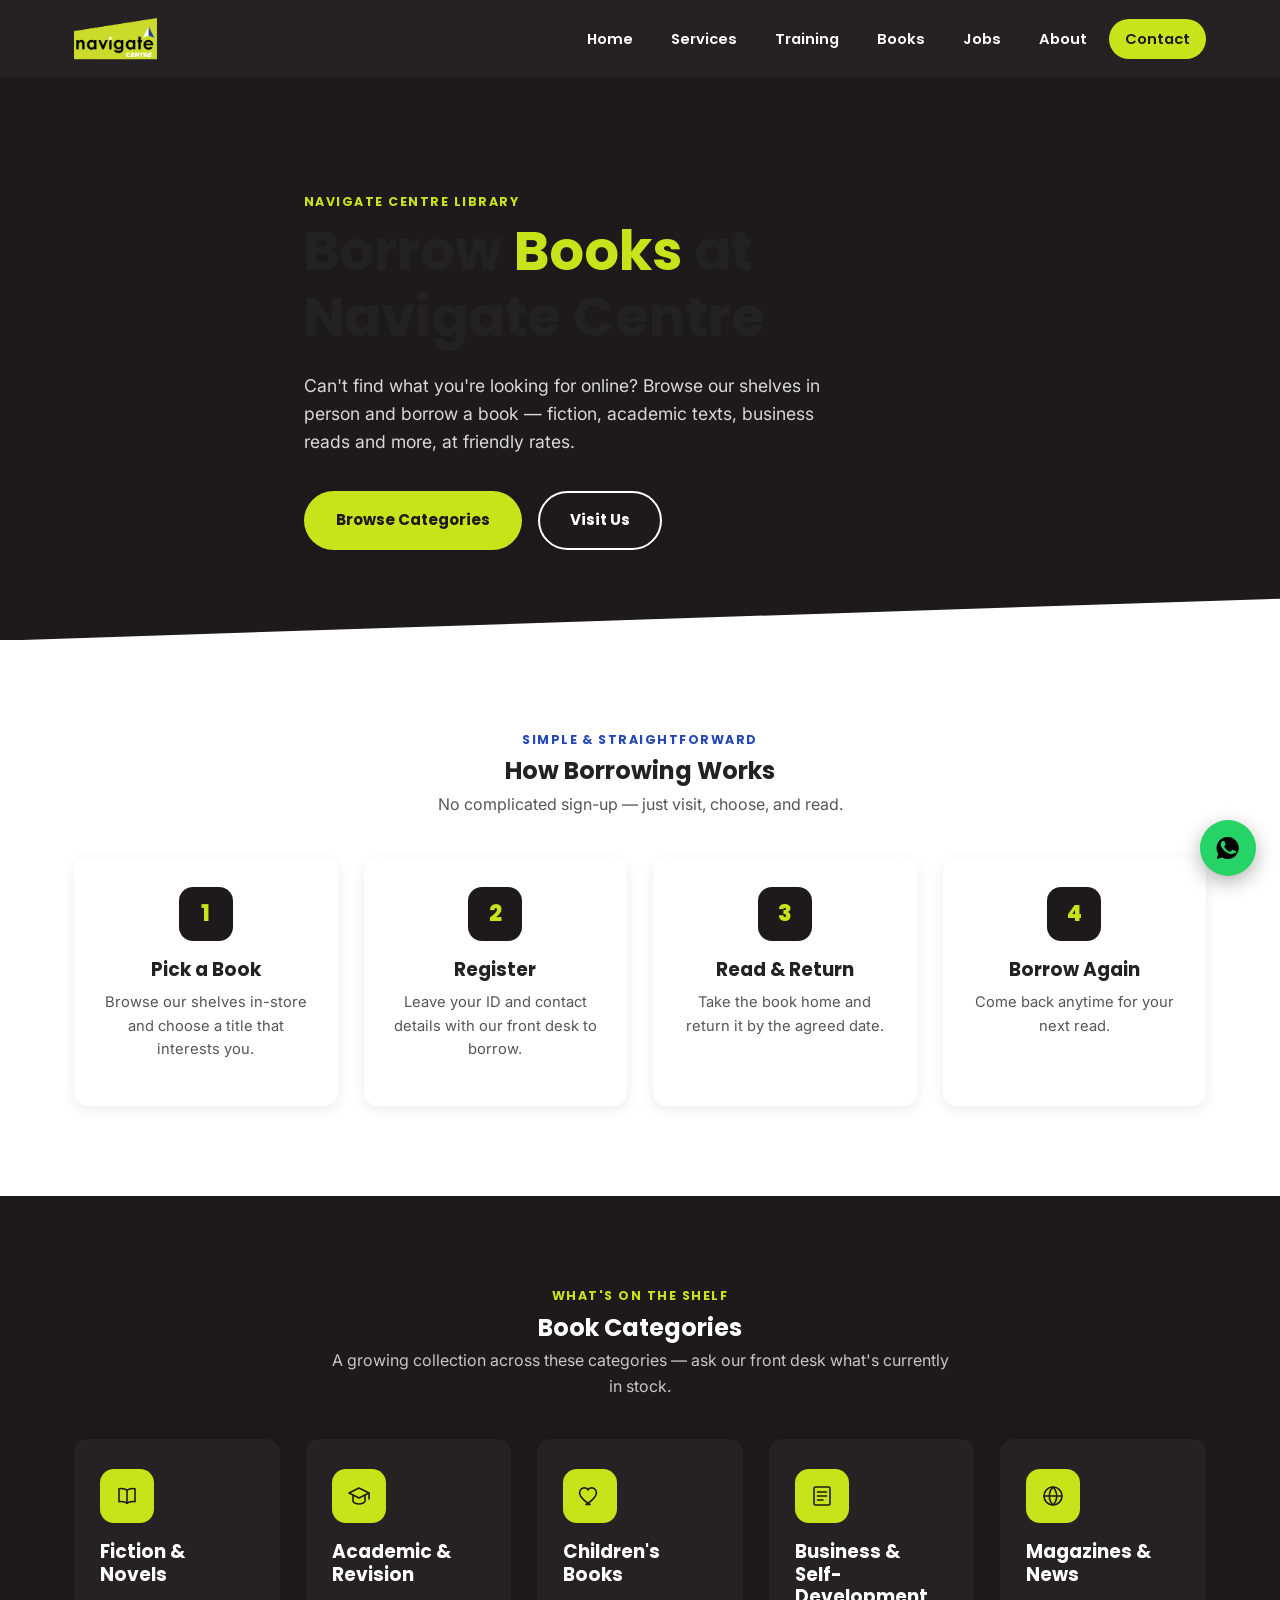
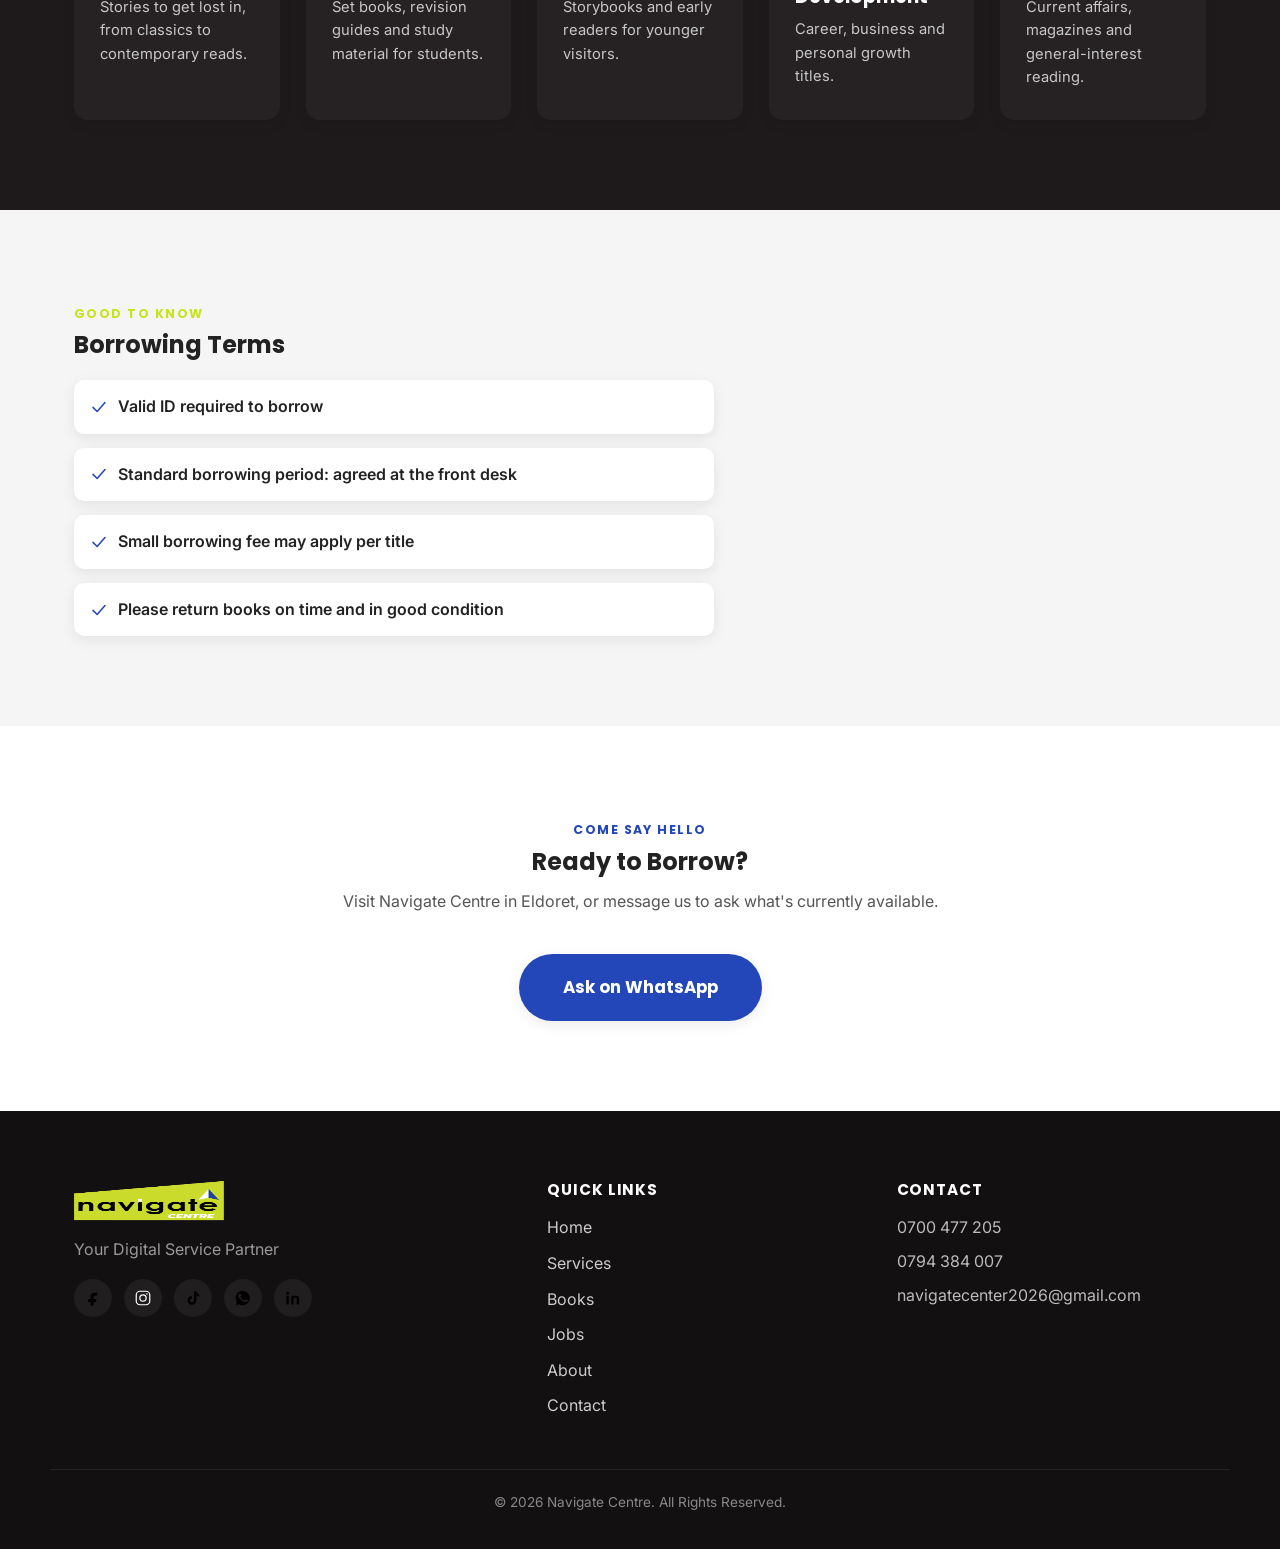
==== books.html @ 4ebc78fe "Add files via upload" ====
<!DOCTYPE html>
<html lang="en">
<head>
<meta charset="UTF-8">
<meta name="viewport" content="width=device-width, initial-scale=1.0">
<title>Borrow Books | Navigate Centre</title>
<meta name="description" content="Borrow books at Navigate Centre, Eldoret — fiction, academic, children's books, business and self-development titles, magazines and more.">
<meta name="robots" content="index, follow">

<link rel="icon" type="image/png" sizes="32x32" href="favicon/favicon-32.png">
<link rel="icon" type="image/png" sizes="16x16" href="favicon/favicon-16.png">
<link rel="apple-touch-icon" sizes="180x180" href="favicon/favicon-180.png">
<link rel="shortcut icon" href="favicon/favicon.ico">

<link rel="preconnect" href="https://fonts.googleapis.com">
<link rel="preconnect" href="https://fonts.gstatic.com" crossorigin>
<link href="https://fonts.googleapis.com/css2?family=Poppins:wght@600;700;800&amp;family=Inter:wght@400;500;600;700&amp;display=swap" rel="stylesheet">

<!-- Reuses the site's existing stylesheet — no CSS changes needed -->
<link rel="stylesheet" href="style.css">
</head>
<body>

<!-- Icon sprite (same icons used on the homepage) -->
<svg style="display:none">
<defs>
<symbol id="icon-menu" viewBox="0 0 24 24" fill="none" stroke="currentColor" stroke-width="1.8" stroke-linecap="round"><line x1="3" y1="6" x2="21" y2="6"/><line x1="3" y1="12" x2="21" y2="12"/><line x1="3" y1="18" x2="21" y2="18"/></symbol>
<symbol id="icon-phone" viewBox="0 0 24 24" fill="none" stroke="currentColor" stroke-width="1.6" stroke-linecap="round" stroke-linejoin="round"><path d="M5 4h3l2 5-2.5 1.5a11 11 0 005 5L14 13l5 2v3a2 2 0 01-2 2A16 16 0 013 6a2 2 0 012-2z"/></symbol>
<symbol id="icon-mail" viewBox="0 0 24 24" fill="none" stroke="currentColor" stroke-width="1.6" stroke-linecap="round" stroke-linejoin="round"><rect x="3" y="5" width="18" height="14" rx="1.5"/><path d="M3.5 6.5L12 13l8.5-6.5"/></symbol>
<symbol id="icon-book" viewBox="0 0 24 24" fill="none" stroke="currentColor" stroke-width="1.6" stroke-linecap="round" stroke-linejoin="round"><path d="M12 6.2c-2-1.5-5-2-8-1.5v13c3-.5 6 0 8 1.5 2-1.5 5-2 8-1.5v-13c-3-.5-6 0-8 1.5z"/><line x1="12" y1="6.2" x2="12" y2="19.2"/></symbol>
<symbol id="icon-cap" viewBox="0 0 24 24" fill="none" stroke="currentColor" stroke-width="1.6" stroke-linecap="round" stroke-linejoin="round"><path d="M12 4L2 9l10 5 10-5-10-5z"/><path d="M6 11.5V17c0 1.5 3 3 6 3s6-1.5 6-3v-5.5"/><line x1="22" y1="9" x2="22" y2="15"/></symbol>
<symbol id="icon-heart" viewBox="0 0 24 24" fill="none" stroke="currentColor" stroke-width="1.6" stroke-linecap="round" stroke-linejoin="round"><path d="M12 20.5s-7.4-4.6-9.8-9.2C.6 8 2.2 4.3 6 3.8c2 0 3.6 1 4 2.1.5-1.1 2-2.1 4-2.1 3.8.5 5.4 4.2 3.8 7.5-2.4 4.6-9.8 9.2-9.8 9.2z"/></symbol>
<symbol id="icon-cv" viewBox="0 0 24 24" fill="none" stroke="currentColor" stroke-width="1.6" stroke-linecap="round" stroke-linejoin="round"><rect x="4" y="3" width="16" height="18" rx="1.5"/><line x1="7.5" y1="8" x2="16.5" y2="8"/><line x1="7.5" y1="12" x2="16.5" y2="12"/><line x1="7.5" y1="16" x2="13" y2="16"/></symbol>
<symbol id="icon-globe" viewBox="0 0 24 24" fill="none" stroke="currentColor" stroke-width="1.6" stroke-linecap="round" stroke-linejoin="round"><circle cx="12" cy="12" r="9"/><line x1="3" y1="12" x2="21" y2="12"/><path d="M12 3c2.4 2.5 3.7 5.9 3.7 9s-1.3 6.5-3.7 9c-2.4-2.5-3.7-5.9-3.7-9s1.3-6.5 3.7-9z"/></symbol>
<symbol id="icon-check" viewBox="0 0 24 24" fill="none" stroke="currentColor" stroke-width="2" stroke-linecap="round" stroke-linejoin="round"><polyline points="4 12.5 9.5 18 20 6"/></symbol>
<symbol id="icon-facebook" viewBox="0 0 24 24"><path d="M15.5 8.5h2.3V5.1c-.4-.05-1.8-.17-3.4-.17-3.35 0-5.65 2.1-5.65 5.97v2.5H5.4v3.9h3.35V22h4v-4.7h3.2l.5-3.9h-3.7v-2.1c0-1.13.3-1.9 1.75-1.9z"/></symbol>
<symbol id="icon-instagram" viewBox="0 0 24 24" fill="none" stroke="currentColor" stroke-width="1.6"><rect x="3" y="3" width="18" height="18" rx="5"/><circle cx="12" cy="12" r="4.2"/><circle cx="17.2" cy="6.8" r="1" fill="currentColor" stroke="none"/></symbol>
<symbol id="icon-tiktok" viewBox="0 0 24 24"><path d="M16.5 3c.4 2.2 1.8 3.7 4 3.9v3.1c-1.4 0-2.8-.4-4-1.2v6.4c0 3.4-2.7 5.8-5.9 5.8-3.2 0-5.9-2.4-5.9-5.8 0-3.3 2.6-5.7 5.8-5.8v3.2c-1.4.1-2.5 1.2-2.5 2.6 0 1.5 1.2 2.6 2.6 2.6 1.5 0 2.7-1.1 2.7-2.7V3z"/></symbol>
<symbol id="icon-linkedin" viewBox="0 0 24 24"><path d="M4.8 3.5a2 2 0 100 4 2 2 0 000-4zM3.2 9h3.2v11.5H3.2zM10 9h3.1v1.6h.05c.43-.8 1.5-1.7 3.1-1.7 3.3 0 3.95 2.2 3.95 5v6.6h-3.2v-5.9c0-1.4 0-3.2-2-3.2-2 0-2.3 1.5-2.3 3.1v6h-3.2z"/></symbol>
<symbol id="icon-whatsapp" viewBox="0 0 24 24"><path d="M12 2.5A9.5 9.5 0 003.6 17l-1.2 4.4 4.5-1.2A9.5 9.5 0 1012 2.5zm5.5 13.4c-.2.6-1.3 1.2-1.9 1.3-.5.1-1.1.1-1.8-.1-.4-.1-1-.3-1.7-.6-3-1.3-4.9-4.3-5.1-4.5-.1-.2-1.2-1.6-1.2-3.1s.8-2.2 1.1-2.5c.3-.3.6-.4.8-.4h.6c.2 0 .5 0 .7.5s.8 2 .9 2.1c.1.2.1.4 0 .6-.1.2-.2.3-.4.5-.2.2-.4.5-.5.6-.2.2-.4.4-.2.7.2.3.9 1.5 2 2.4 1.3 1.2 2.4 1.5 2.8 1.7.3.2.5.1.7-.1.2-.2.8-.9 1-1.3.2-.3.4-.3.7-.2s2 .9 2.3 1.1c.3.2.5.3.6.4.1.2.1.9-.1 1.5z"/></symbol>
</defs>
</svg>

<!-- ============ HEADER / NAV ============ -->
<header class="site-header" id="siteHeader">
  <div class="container nav-row">
    <a href="index.html#home" class="brand" aria-label="Navigate Centre home">
      <img src="images/logo.png" alt="Navigate Centre logo" class="brand-logo" width="150" height="73">
    </a>
    <nav class="main-nav" id="mainNav" aria-label="Primary">
      <ul>
        <li><a href="index.html#home">Home</a></li>
        <li><a href="index.html#services">Services</a></li>
        <li><a href="index.html#training">Training</a></li>
        <li><a href="books.html">Books</a></li>
        <li><a href="index.html#jobs">Jobs</a></li>
        <li><a href="index.html#about">About</a></li>
        <li><a href="index.html#contact" class="nav-cta">Contact</a></li>
      </ul>
    </nav>
    <button class="nav-toggle" id="navToggle" aria-label="Toggle menu" aria-expanded="false" aria-controls="mainNav">
      <svg class="icon" width="26" height="26"><use href="#icon-menu"></use></svg>
    </button>
  </div>
</header>

<main>

<!-- ============ INTRO ============ -->
<section class="hero" id="home" style="padding:110px 0 90px;">
  <div class="container hero-inner">
    <p class="eyebrow">Navigate Centre Library</p>
    <h1>Borrow <span class="text-lime">Books</span> at Navigate Centre</h1>
    <p class="hero-lead">Can't find what you're looking for online? Browse our shelves in person and borrow a book — fiction, academic texts, business reads and more, at friendly rates.</p>
    <div class="hero-actions">
      <a href="#categories" class="btn btn-primary">Browse Categories</a>
      <a href="index.html#contact" class="btn btn-outline">Visit Us</a>
    </div>
  </div>
  <div class="diagonal-divider diagonal-to-white" aria-hidden="true"></div>
</section>

<!-- ============ HOW IT WORKS ============ -->
<section class="section about">
  <div class="container">
    <p class="eyebrow eyebrow-dark center">Simple &amp; Straightforward</p>
    <h2 class="center">How Borrowing Works</h2>
    <p class="section-sub center">No complicated sign-up — just visit, choose, and read.</p>

    <div class="grid" style="grid-template-columns: repeat(4, 1fr); margin-top: 20px;">
      <div class="card" style="text-align:center;">
        <div class="icon-badge" style="margin:0 auto 18px; font-family:Poppins,sans-serif; font-weight:800; font-size:1.4rem;">1</div>
        <h3>Pick a Book</h3>
        <p style="font-size:0.92rem;color:#555;">Browse our shelves in-store and choose a title that interests you.</p>
      </div>
      <div class="card" style="text-align:center;">
        <div class="icon-badge" style="margin:0 auto 18px; font-family:Poppins,sans-serif; font-weight:800; font-size:1.4rem;">2</div>
        <h3>Register</h3>
        <p style="font-size:0.92rem;color:#555;">Leave your ID and contact details with our front desk to borrow.</p>
      </div>
      <div class="card" style="text-align:center;">
        <div class="icon-badge" style="margin:0 auto 18px; font-family:Poppins,sans-serif; font-weight:800; font-size:1.4rem;">3</div>
        <h3>Read &amp; Return</h3>
        <p style="font-size:0.92rem;color:#555;">Take the book home and return it by the agreed date.</p>
      </div>
      <div class="card" style="text-align:center;">
        <div class="icon-badge" style="margin:0 auto 18px; font-family:Poppins,sans-serif; font-weight:800; font-size:1.4rem;">4</div>
        <h3>Borrow Again</h3>
        <p style="font-size:0.92rem;color:#555;">Come back anytime for your next read.</p>
      </div>
    </div>
    <!-- TODO: confirm exact process (ID/deposit requirements) with Navigate Centre staff and adjust the 4 steps above if needed -->
  </div>
</section>

<!-- ============ CATEGORIES ============ -->
<section class="section services" id="categories">
  <div class="diagonal-divider diagonal-to-black diagonal-top" aria-hidden="true"></div>
  <div class="container">
    <p class="eyebrow eyebrow-dark center">What's On The Shelf</p>
    <h2 class="center">Book Categories</h2>
    <p class="section-sub center" style="color:#c7c7c7;">A growing collection across these categories — ask our front desk what's currently in stock.</p>

    <div class="grid services-grid" style="grid-template-columns: repeat(5, 1fr);">
      <div class="card service-card"><span class="icon-badge"><svg class="icon"><use href="#icon-book"></use></svg></span><h3>Fiction &amp; Novels</h3><p>Stories to get lost in, from classics to contemporary reads.</p></div>
      <div class="card service-card"><span class="icon-badge"><svg class="icon"><use href="#icon-cap"></use></svg></span><h3>Academic &amp; Revision</h3><p>Set books, revision guides and study material for students.</p></div>
      <div class="card service-card"><span class="icon-badge"><svg class="icon"><use href="#icon-heart"></use></svg></span><h3>Children's Books</h3><p>Storybooks and early readers for younger visitors.</p></div>
      <div class="card service-card"><span class="icon-badge"><svg class="icon"><use href="#icon-cv"></use></svg></span><h3>Business &amp; Self-Development</h3><p>Career, business and personal growth titles.</p></div>
      <div class="card service-card"><span class="icon-badge"><svg class="icon"><use href="#icon-globe"></use></svg></span><h3>Magazines &amp; News</h3><p>Current affairs, magazines and general-interest reading.</p></div>
    </div>
    <!-- TODO: replace the 5 categories above with your actual catalogue sections once confirmed -->
  </div>
</section>

<!-- ============ TERMS ============ -->
<section class="section training">
  <div class="container">
    <p class="eyebrow">Good to Know</p>
    <h2>Borrowing Terms</h2>
    <ul class="course-list" style="grid-template-columns: 1fr; max-width: 640px; margin-top: 20px;">
      <li><svg class="icon icon-sm"><use href="#icon-check"></use></svg>Valid ID required to borrow</li>
      <li><svg class="icon icon-sm"><use href="#icon-check"></use></svg>Standard borrowing period: agreed at the front desk</li>
      <li><svg class="icon icon-sm"><use href="#icon-check"></use></svg>Small borrowing fee may apply per title</li>
      <li><svg class="icon icon-sm"><use href="#icon-check"></use></svg>Please return books on time and in good condition</li>
    </ul>
    <!-- TODO: replace the placeholder terms above with your real borrowing period, fees and deposit policy -->
  </div>
</section>

<!-- ============ CTA ============ -->
<section class="section jobs">
  <div class="container center">
    <p class="eyebrow eyebrow-dark">Come Say Hello</p>
    <h2>Ready to Borrow?</h2>
    <p class="section-sub">Visit Navigate Centre in Eldoret, or message us to ask what's currently available.</p>
    <a href="https://wa.me/254700477205" target="_blank" rel="noopener" class="btn btn-jobs">Ask on WhatsApp</a>
  </div>
</section>

</main>

<!-- ============ FOOTER ============ -->
<footer class="site-footer">
  <div class="container footer-grid">
    <div class="footer-brand">
      <img src="images/logo.png" alt="Navigate Centre logo" class="footer-logo" loading="lazy" width="150" height="73">
      <p>Your Digital Service Partner</p>
      <div class="social-row">
        <!-- TODO: replace "#" links with real social media profile URLs (kept in sync with index.html) -->
        <a href="#" aria-label="Facebook"><svg class="icon"><use href="#icon-facebook"></use></svg></a>
        <a href="#" aria-label="Instagram"><svg class="icon"><use href="#icon-instagram"></use></svg></a>
        <a href="#" aria-label="TikTok"><svg class="icon"><use href="#icon-tiktok"></use></svg></a>
        <a href="https://wa.me/254700477205" aria-label="WhatsApp" target="_blank" rel="noopener"><svg class="icon"><use href="#icon-whatsapp"></use></svg></a>
        <a href="#" aria-label="LinkedIn"><svg class="icon"><use href="#icon-linkedin"></use></svg></a>
      </div>
    </div>

    <div class="footer-links">
      <h4>Quick Links</h4>
      <ul>
        <li><a href="index.html#home">Home</a></li>
        <li><a href="index.html#services">Services</a></li>
        <li><a href="books.html">Books</a></li>
        <li><a href="index.html#jobs">Jobs</a></li>
        <li><a href="index.html#about">About</a></li>
        <li><a href="index.html#contact">Contact</a></li>
      </ul>
    </div>

    <div class="footer-contact">
      <h4>Contact</h4>
      <p>0700 477 205</p>
      <p>0794 384 007</p>
      <p>navigatecenter2026@gmail.com</p>
    </div>
  </div>
  <div class="footer-bottom">
    <p>&copy; <span id="year"></span> Navigate Centre. All Rights Reserved.</p>
  </div>
</footer>

<a href="https://wa.me/254700477205" target="_blank" rel="noopener" class="whatsapp-float" aria-label="Chat with us on WhatsApp">
  <svg class="icon"><use href="#icon-whatsapp"></use></svg>
</a>
<button class="back-to-top" id="backToTop" aria-label="Back to top">
  <svg class="icon" width="20" height="20" fill="none" stroke="currentColor" stroke-width="2" stroke-linecap="round" stroke-linejoin="round" viewBox="0 0 24 24"><polyline points="18 15 12 9 6 15"/></svg>
</button>

<!-- Reuses the site's existing script — no JS changes needed -->
<script src="script.js"></script>
</body>
</html>
---- style.css ----
/* =========================================================
   Navigate Centre — Stylesheet
   Brand: black (#1E1A1B) / lime (#C7E31A) / royal blue (#2346B8)
   Signature motif: diagonal cuts + the compass "arrow" from the logo
   ========================================================= */

:root {
  --bg-dark: #1E1A1B;
  --lime: #C7E31A;
  --blue: #2346B8;
  --white: #FFFFFF;
  --grey-light: #F5F5F5;
  --text-dark: #222222;

  --font-heading: 'Poppins', sans-serif;
  --font-body: 'Inter', sans-serif;

  --radius: 14px;
  --shadow-md: 0 10px 30px rgba(0,0,0,0.12);
  --shadow-sm: 0 4px 14px rgba(0,0,0,0.08);
  --container: 1180px;
  --transition: 0.25s ease;
}

@media (prefers-reduced-motion: reduce) {
  * { animation-duration: 0.001ms !important; animation-iteration-count: 1 !important; transition-duration: 0.001ms !important; scroll-behavior: auto !important; }
}

* { box-sizing: border-box; }
html { scroll-behavior: smooth; }

body {
  margin: 0;
  font-family: var(--font-body);
  color: var(--text-dark);
  background: var(--white);
  line-height: 1.6;
  -webkit-font-smoothing: antialiased;
}

img { max-width: 100%; display: block; }

h1, h2, h3, h4 {
  font-family: var(--font-heading);
  font-weight: 700;
  line-height: 1.2;
  margin: 0 0 0.5em;
  color: var(--text-dark);
}

p { margin: 0 0 1em; }

a { color: inherit; text-decoration: none; }

ul { list-style: none; margin: 0; padding: 0; }

.container {
  max-width: var(--container);
  margin: 0 auto;
  padding: 0 24px;
}

.section { padding: 90px 0; position: relative; overflow: hidden; }

.center { text-align: center; }

.eyebrow {
  display: inline-block;
  font-family: var(--font-heading);
  font-weight: 700;
  font-size: 0.78rem;
  letter-spacing: 0.12em;
  text-transform: uppercase;
  color: var(--lime);
  margin-bottom: 0.6em;
}
.eyebrow-dark { color: var(--blue); }
.eyebrow.center, .section-sub.center { display: block; }

.section-sub {
  max-width: 620px;
  margin: 0 auto 2.5em;
  color: #555;
}
h2.center + .section-sub { margin-top: -0.4em; }

.icon { width: 24px; height: 24px; }
.icon-sm { width: 18px; height: 18px; }

/* ---------- Buttons ---------- */
.btn {
  display: inline-flex;
  align-items: center;
  justify-content: center;
  gap: 8px;
  font-family: var(--font-heading);
  font-weight: 700;
  font-size: 0.95rem;
  padding: 15px 30px;
  border-radius: 50px;
  border: 2px solid transparent;
  cursor: pointer;
  transition: transform var(--transition), box-shadow var(--transition), background var(--transition), color var(--transition);
  box-shadow: var(--shadow-sm);
}
.btn:hover { transform: translateY(-2px); box-shadow: var(--shadow-md); }
.btn:focus-visible { outline: 3px solid var(--blue); outline-offset: 2px; }

.btn-primary { background: var(--lime); color: var(--bg-dark); }
.btn-outline { background: transparent; border-color: var(--white); color: var(--white); }
.btn-outline-light { background: transparent; border-color: var(--bg-dark); color: var(--bg-dark); margin-bottom: 24px; }
.btn-jobs { background: var(--blue); color: var(--white); font-size: 1.05rem; padding: 18px 42px; }
.btn-full { width: 100%; }

/* ---------- Header ---------- */
.site-header {
  position: sticky;
  top: 0;
  z-index: 500;
  background: rgba(30,26,27,0.96);
  backdrop-filter: blur(6px);
  transition: box-shadow var(--transition);
}
.site-header.scrolled { box-shadow: 0 4px 20px rgba(0,0,0,0.3); }

.nav-row {
  display: flex;
  align-items: center;
  justify-content: space-between;
  height: 78px;
}
.brand-logo { height: 42px; width: auto; }

.main-nav ul { display: flex; gap: 6px; align-items: center; }
.main-nav a {
  font-family: var(--font-heading);
  font-weight: 600;
  font-size: 0.92rem;
  color: var(--white);
  padding: 10px 16px;
  border-radius: 30px;
  transition: background var(--transition), color var(--transition);
}
.main-nav a:hover { background: rgba(255,255,255,0.08); color: var(--lime); }
.main-nav a.nav-cta { background: var(--lime); color: var(--bg-dark); }
.main-nav a.nav-cta:hover { background: var(--white); color: var(--bg-dark); }

.nav-toggle {
  display: none;
  background: none;
  border: none;
  color: var(--white);
  cursor: pointer;
  padding: 6px;
}

/* ---------- Hero ---------- */
.hero {
  background: var(--bg-dark);
  color: var(--white);
  padding: 110px 0 140px;
  position: relative;
}
.hero-shapes {
  position: absolute;
  inset: 0;
  overflow: hidden;
  pointer-events: none;
}
.hero-compass {
  position: absolute;
  top: -40px;
  right: -30px;
  color: var(--blue);
  opacity: 0.16;
  transform: rotate(12deg);
}
.hero-inner { position: relative; z-index: 2; max-width: 720px; }
.text-lime { color: var(--lime); }
.hero h1 { font-size: clamp(2.2rem, 5vw, 3.4rem); margin-bottom: 0.4em; }
.hero-lead { font-size: 1.1rem; color: #d8d8d8; max-width: 560px; margin-bottom: 2em; }
.hero-actions { display: flex; gap: 16px; flex-wrap: wrap; }

/* Diagonal divider signature element (echoes the logo's diagonal split) */
.diagonal-divider {
  position: absolute;
  left: 0; right: 0;
  bottom: -1px;
  height: 70px;
  background: var(--white);
  clip-path: polygon(0 100%, 100% 40%, 100% 100%);
}
.diagonal-divider.diagonal-top {
  top: -1px; bottom: auto;
  clip-path: polygon(0 0, 100% 0, 0 100%);
}
.diagonal-to-black { background: var(--bg-dark); }
.diagonal-to-white { background: var(--white); }

/* ---------- Grid / Cards ---------- */
.grid { display: grid; gap: 26px; }
.card {
  background: var(--white);
  border-radius: var(--radius);
  padding: 30px 26px;
  box-shadow: var(--shadow-sm);
  transition: transform var(--transition), box-shadow var(--transition);
}
.card:hover { transform: translateY(-6px); box-shadow: var(--shadow-md); }

.icon-badge {
  display: inline-flex;
  align-items: center;
  justify-content: center;
  width: 54px; height: 54px;
  border-radius: 14px;
  background: var(--bg-dark);
  color: var(--lime);
  margin-bottom: 18px;
}

/* ---------- About ---------- */
.about { background: var(--white); }
.about-grid {
  display: grid;
  grid-template-columns: 1.3fr 1fr;
  gap: 60px;
  align-items: center;
}
.about-copy h2 { font-size: 2rem; }
.about-stats { display: grid; gap: 18px; }
.stat-card {
  background: var(--grey-light);
  border-left: 4px solid var(--lime);
  border-radius: 10px;
  padding: 20px 24px;
}
.stat-num { display: block; font-family: var(--font-heading); font-weight: 800; font-size: 2rem; color: var(--blue); }
.stat-label { font-size: 0.92rem; color: #555; }

/* ---------- Services ---------- */
.services { background: var(--bg-dark); color: var(--white); }
.services h2, .services h3 { color: var(--white); }
.services .eyebrow-dark { color: var(--lime); }
.services-grid { grid-template-columns: repeat(4, 1fr); margin-top: 20px; }
.services .card { background: #262223; }
.services .card p { color: #c7c7c7; font-size: 0.92rem; margin-bottom: 0; }
.services .icon-badge { background: var(--lime); color: var(--bg-dark); }

/* ---------- Training ---------- */
.training { background: var(--grey-light); }
.training-grid {
  display: grid;
  grid-template-columns: 1fr 1fr;
  gap: 60px;
  align-items: center;
}
.training-copy h2 { font-size: 2rem; }
.course-list { display: grid; grid-template-columns: 1fr 1fr; gap: 14px; }
.course-list li {
  display: flex; align-items: center; gap: 10px;
  background: var(--white);
  padding: 14px 16px;
  border-radius: 10px;
  font-weight: 600;
  box-shadow: var(--shadow-sm);
}
.course-list .icon { color: var(--blue); flex-shrink: 0; }

/* ---------- Jobs ---------- */
.jobs { background: var(--white); }
.jobs .container { max-width: 680px; }
.jobs-note { margin-top: 20px; color: #555; }
.jobs-note a { color: var(--blue); font-weight: 600; text-decoration: underline; }

/* ---------- Gallery ---------- */
.gallery { background: var(--bg-dark); color: var(--white); }
.gallery h2 { color: var(--white); }
.gallery-grid { grid-template-columns: repeat(4, 1fr); margin-top: 20px; }
.gallery-tile {
  aspect-ratio: 1 / 1;
  border-radius: var(--radius);
  background: linear-gradient(145deg, #2a2628, #1c1819);
  border: 1px solid rgba(199,227,26,0.25);
  display: flex; flex-direction: column; align-items: center; justify-content: center; gap: 12px;
  color: var(--lime);
}
.gallery-tile span { font-family: var(--font-heading); font-weight: 600; color: var(--white); font-size: 0.9rem; }
.gallery-tile .icon { width: 34px; height: 34px; }

/* ---------- Testimonials ---------- */
.testimonials { background: var(--grey-light); }
.testimonial-grid { grid-template-columns: repeat(3, 1fr); margin-top: 10px; }
.testimonial-card p { font-style: italic; color: #444; }
.testimonial-name { font-family: var(--font-heading); font-weight: 700; display: flex; flex-direction: column; }
.testimonial-name span { font-family: var(--font-body); font-weight: 400; font-size: 0.85rem; color: #777; }

/* ---------- Why Us ---------- */
.why-us { background: var(--bg-dark); color: var(--white); }
.why-us h2 { color: var(--white); }
.why-grid { grid-template-columns: repeat(3, 1fr); margin-top: 10px; }
.why-item { text-align: center; padding: 10px; }
.why-item .icon { width: 40px; height: 40px; color: var(--lime); margin-bottom: 14px; }
.why-item h3 { color: var(--white); font-size: 1.05rem; }
.why-item p { color: #bdbdbd; font-size: 0.92rem; }

/* ---------- FAQ ---------- */
.faq { background: var(--white); }
.faq-list { max-width: 780px; margin: 20px auto 0; display: grid; gap: 14px; }
.faq-item { border: 1px solid #e6e6e6; border-radius: 12px; overflow: hidden; }
.faq-question {
  width: 100%;
  display: flex;
  align-items: center;
  justify-content: space-between;
  gap: 16px;
  background: var(--grey-light);
  border: none;
  padding: 18px 22px;
  font-family: var(--font-heading);
  font-weight: 600;
  font-size: 1rem;
  text-align: left;
  cursor: pointer;
  color: var(--text-dark);
}
.faq-question .icon { color: var(--blue); flex-shrink: 0; transition: transform var(--transition); }
.faq-question[aria-expanded="true"] .icon { transform: rotate(180deg); }
.faq-answer {
  max-height: 0;
  overflow: hidden;
  transition: max-height var(--transition), padding var(--transition);
  padding: 0 22px;
  color: #555;
}
.faq-item.open .faq-answer { max-height: 240px; padding: 16px 22px 20px; }

/* ---------- Contact ---------- */
.contact { background: var(--bg-dark); color: var(--white); }
.contact h2 { color: var(--white); }
.contact-grid { display: grid; grid-template-columns: 1fr 1fr; gap: 60px; }
.contact-list { display: grid; gap: 16px; margin: 24px 0; }
.contact-list li { display: flex; align-items: center; gap: 12px; }
.contact-list .icon { color: var(--lime); flex-shrink: 0; }
.contact-list a { text-decoration: underline; text-underline-offset: 3px; }
.map-embed { border-radius: var(--radius); overflow: hidden; margin-top: 10px; box-shadow: var(--shadow-md); }
.map-embed iframe { width: 100%; height: 260px; border: 0; display: block; }

.contact-form {
  background: var(--white);
  color: var(--text-dark);
  border-radius: var(--radius);
  padding: 34px;
  display: grid;
  gap: 6px;
  box-shadow: var(--shadow-md);
}
.contact-form label { font-weight: 600; font-size: 0.88rem; margin-top: 10px; }
.contact-form input, .contact-form textarea {
  font-family: var(--font-body);
  font-size: 0.95rem;
  padding: 12px 14px;
  border-radius: 8px;
  border: 1px solid #ddd;
  background: var(--grey-light);
  resize: vertical;
}
.contact-form input:focus, .contact-form textarea:focus {
  outline: 2px solid var(--blue);
  outline-offset: 1px;
  background: var(--white);
}
.contact-form button { margin-top: 18px; }
.form-status { margin: 10px 0 0; font-size: 0.88rem; min-height: 1.2em; }

/* ---------- Footer ---------- */
.site-footer { background: #131011; color: #ccc; padding: 70px 0 0; }
.footer-grid {
  display: grid;
  grid-template-columns: 1.4fr 1fr 1fr;
  gap: 40px;
  padding-bottom: 50px;
  border-bottom: 1px solid rgba(255,255,255,0.08);
}
.footer-logo { height: 40px; margin-bottom: 16px; }
.footer-brand p { color: #999; }
.social-row { display: flex; gap: 12px; margin-top: 16px; }
.social-row a {
  width: 38px; height: 38px;
  border-radius: 50%;
  background: rgba(255,255,255,0.06);
  display: flex; align-items: center; justify-content: center;
  color: var(--white);
  transition: background var(--transition), color var(--transition);
}
.social-row a:hover { background: var(--lime); color: var(--bg-dark); }
.social-row .icon { width: 18px; height: 18px; }

.footer-links h4, .footer-contact h4 {
  color: var(--white);
  font-size: 0.95rem;
  text-transform: uppercase;
  letter-spacing: 0.06em;
  margin-bottom: 16px;
}
.footer-links ul { display: grid; gap: 10px; }
.footer-links a:hover { color: var(--lime); }
.footer-contact p { margin-bottom: 8px; color: #bbb; }

.footer-bottom { text-align: center; padding: 22px 0; font-size: 0.85rem; color: #888; }

/* ---------- Floating buttons ---------- */
.whatsapp-float {
  position: fixed;
  bottom: 24px; right: 24px;
  width: 56px; height: 56px;
  background: #25D366;
  color: var(--white);
  border-radius: 50%;
  display: flex; align-items: center; justify-content: center;
  box-shadow: 0 6px 20px rgba(0,0,0,0.3);
  z-index: 600;
  transition: transform var(--transition);
}
.whatsapp-float:hover { transform: scale(1.08); }
.whatsapp-float .icon { width: 28px; height: 28px; }

.back-to-top {
  position: fixed;
  bottom: 24px; left: 24px;
  width: 46px; height: 46px;
  border-radius: 50%;
  background: var(--bg-dark);
  color: var(--lime);
  border: none;
  display: flex; align-items: center; justify-content: center;
  box-shadow: 0 6px 20px rgba(0,0,0,0.3);
  cursor: pointer;
  z-index: 600;
  opacity: 0;
  visibility: hidden;
  transform: translateY(10px);
  transition: opacity var(--transition), transform var(--transition), visibility var(--transition);
}
.back-to-top.visible { opacity: 1; visibility: visible; transform: translateY(0); }

/* =========================================================
   Responsive
   ========================================================= */
@media (max-width: 1024px) {
  .services-grid { grid-template-columns: repeat(3, 1fr); }
  .gallery-grid { grid-template-columns: repeat(2, 1fr); }
  .why-grid { grid-template-columns: repeat(2, 1fr); }
  .testimonial-grid { grid-template-columns: 1fr 1fr; }
}

@media (max-width: 900px) {
  .about-grid, .training-grid, .contact-grid { grid-template-columns: 1fr; }
  .about-grid { gap: 40px; }
  .footer-grid { grid-template-columns: 1fr 1fr; }
}

@media (max-width: 780px) {
  .nav-toggle { display: block; }
  .main-nav {
    position: fixed;
    top: 78px; left: 0; right: 0;
    background: var(--bg-dark);
    max-height: 0;
    overflow: hidden;
    transition: max-height var(--transition);
  }
  .main-nav.open { max-height: 400px; }
  .main-nav ul { flex-direction: column; align-items: stretch; padding: 10px 24px 20px; gap: 4px; }
  .main-nav a { display: block; padding: 14px 16px; }

  .services-grid { grid-template-columns: repeat(2, 1fr); }
  .gallery-grid { grid-template-columns: repeat(2, 1fr); }
  .why-grid { grid-template-columns: 1fr; }
  .testimonial-grid { grid-template-columns: 1fr; }
  .course-list { grid-template-columns: 1fr; }
  .footer-grid { grid-template-columns: 1fr; text-align: left; }
  .section { padding: 64px 0; }
}

@media (max-width: 520px) {
  .services-grid { grid-template-columns: 1fr; }
  .gallery-grid { grid-template-columns: 1fr; }
  .hero { padding: 90px 0 110px; }
  .hero-actions { flex-direction: column; align-items: flex-start; }
}
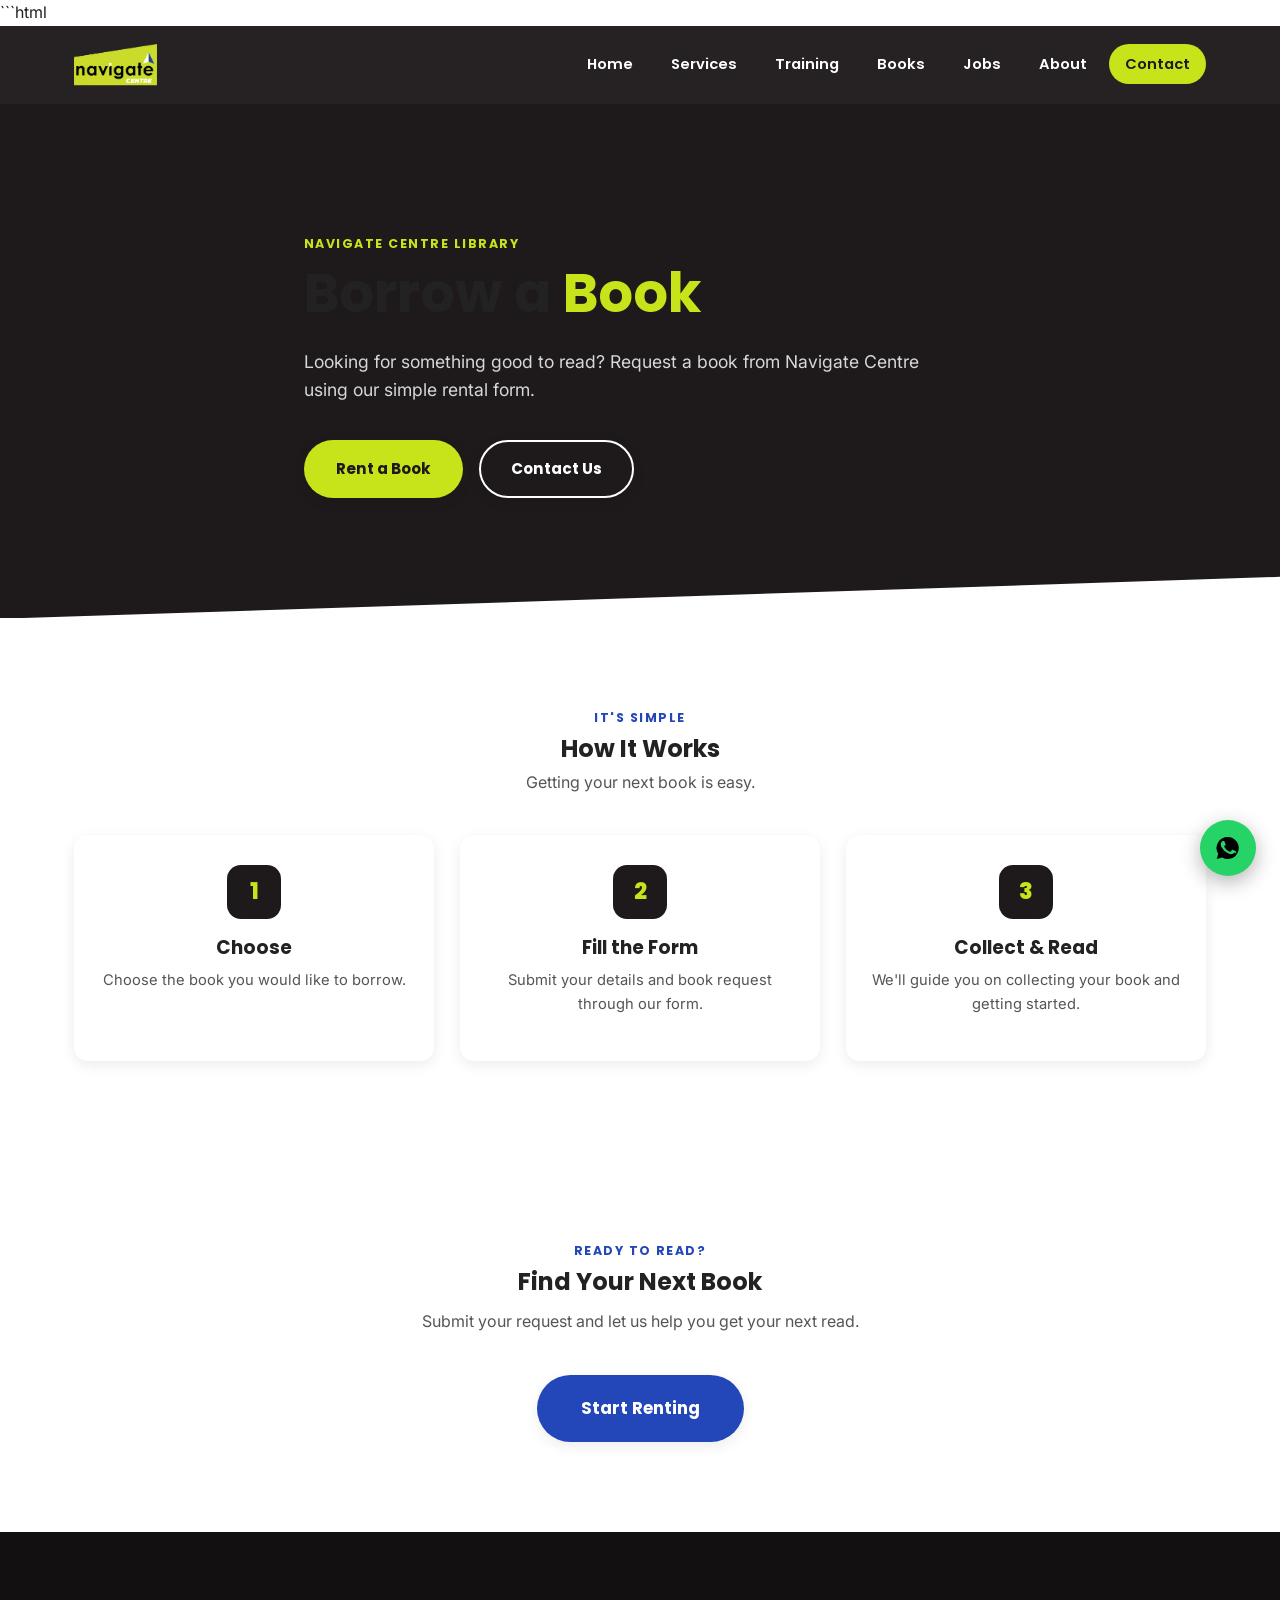
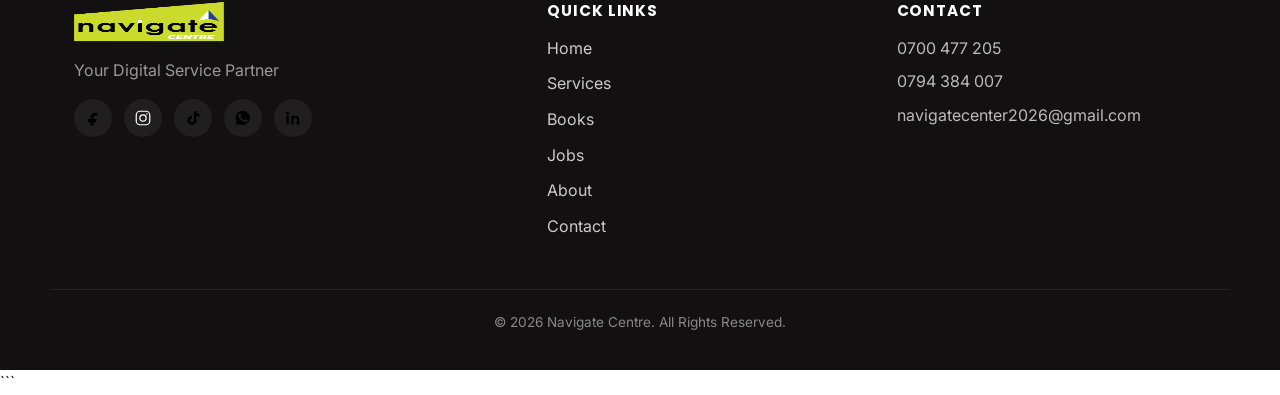
==== commit 54f7ea43: "Revise HTML structure and content for books page Updated the description meta tag, improved header s" ====
--- a/books.html
+++ b/books.html
@@ -1,10 +1,11 @@
+```html
 <!DOCTYPE html>
 <html lang="en">
 <head>
 <meta charset="UTF-8">
 <meta name="viewport" content="width=device-width, initial-scale=1.0">
 <title>Borrow Books | Navigate Centre</title>
-<meta name="description" content="Borrow books at Navigate Centre, Eldoret — fiction, academic, children's books, business and self-development titles, magazines and more.">
+<meta name="description" content="Borrow books from Navigate Centre. Choose a book and submit a simple rental request.">
 <meta name="robots" content="index, follow">
 
 <link rel="icon" type="image/png" sizes="32x32" href="favicon/favicon-32.png">
@@ -14,39 +15,64 @@
 
 <link rel="preconnect" href="https://fonts.googleapis.com">
 <link rel="preconnect" href="https://fonts.gstatic.com" crossorigin>
-<link href="https://fonts.googleapis.com/css2?family=Poppins:wght@600;700;800&amp;family=Inter:wght@400;500;600;700&amp;display=swap" rel="stylesheet">
-
-<!-- Reuses the site's existing stylesheet — no CSS changes needed -->
+<link href="https://fonts.googleapis.com/css2?family=Poppins:wght@600;700;800&family=Inter:wght@400;500;600;700&display=swap" rel="stylesheet">
+
 <link rel="stylesheet" href="style.css">
 </head>
+
 <body>
 
-<!-- Icon sprite (same icons used on the homepage) -->
+<!-- Icon sprite -->
 <svg style="display:none">
 <defs>
-<symbol id="icon-menu" viewBox="0 0 24 24" fill="none" stroke="currentColor" stroke-width="1.8" stroke-linecap="round"><line x1="3" y1="6" x2="21" y2="6"/><line x1="3" y1="12" x2="21" y2="12"/><line x1="3" y1="18" x2="21" y2="18"/></symbol>
-<symbol id="icon-phone" viewBox="0 0 24 24" fill="none" stroke="currentColor" stroke-width="1.6" stroke-linecap="round" stroke-linejoin="round"><path d="M5 4h3l2 5-2.5 1.5a11 11 0 005 5L14 13l5 2v3a2 2 0 01-2 2A16 16 0 013 6a2 2 0 012-2z"/></symbol>
-<symbol id="icon-mail" viewBox="0 0 24 24" fill="none" stroke="currentColor" stroke-width="1.6" stroke-linecap="round" stroke-linejoin="round"><rect x="3" y="5" width="18" height="14" rx="1.5"/><path d="M3.5 6.5L12 13l8.5-6.5"/></symbol>
-<symbol id="icon-book" viewBox="0 0 24 24" fill="none" stroke="currentColor" stroke-width="1.6" stroke-linecap="round" stroke-linejoin="round"><path d="M12 6.2c-2-1.5-5-2-8-1.5v13c3-.5 6 0 8 1.5 2-1.5 5-2 8-1.5v-13c-3-.5-6 0-8 1.5z"/><line x1="12" y1="6.2" x2="12" y2="19.2"/></symbol>
-<symbol id="icon-cap" viewBox="0 0 24 24" fill="none" stroke="currentColor" stroke-width="1.6" stroke-linecap="round" stroke-linejoin="round"><path d="M12 4L2 9l10 5 10-5-10-5z"/><path d="M6 11.5V17c0 1.5 3 3 6 3s6-1.5 6-3v-5.5"/><line x1="22" y1="9" x2="22" y2="15"/></symbol>
-<symbol id="icon-heart" viewBox="0 0 24 24" fill="none" stroke="currentColor" stroke-width="1.6" stroke-linecap="round" stroke-linejoin="round"><path d="M12 20.5s-7.4-4.6-9.8-9.2C.6 8 2.2 4.3 6 3.8c2 0 3.6 1 4 2.1.5-1.1 2-2.1 4-2.1 3.8.5 5.4 4.2 3.8 7.5-2.4 4.6-9.8 9.2-9.8 9.2z"/></symbol>
-<symbol id="icon-cv" viewBox="0 0 24 24" fill="none" stroke="currentColor" stroke-width="1.6" stroke-linecap="round" stroke-linejoin="round"><rect x="4" y="3" width="16" height="18" rx="1.5"/><line x1="7.5" y1="8" x2="16.5" y2="8"/><line x1="7.5" y1="12" x2="16.5" y2="12"/><line x1="7.5" y1="16" x2="13" y2="16"/></symbol>
-<symbol id="icon-globe" viewBox="0 0 24 24" fill="none" stroke="currentColor" stroke-width="1.6" stroke-linecap="round" stroke-linejoin="round"><circle cx="12" cy="12" r="9"/><line x1="3" y1="12" x2="21" y2="12"/><path d="M12 3c2.4 2.5 3.7 5.9 3.7 9s-1.3 6.5-3.7 9c-2.4-2.5-3.7-5.9-3.7-9s1.3-6.5 3.7-9z"/></symbol>
-<symbol id="icon-check" viewBox="0 0 24 24" fill="none" stroke="currentColor" stroke-width="2" stroke-linecap="round" stroke-linejoin="round"><polyline points="4 12.5 9.5 18 20 6"/></symbol>
-<symbol id="icon-facebook" viewBox="0 0 24 24"><path d="M15.5 8.5h2.3V5.1c-.4-.05-1.8-.17-3.4-.17-3.35 0-5.65 2.1-5.65 5.97v2.5H5.4v3.9h3.35V22h4v-4.7h3.2l.5-3.9h-3.7v-2.1c0-1.13.3-1.9 1.75-1.9z"/></symbol>
-<symbol id="icon-instagram" viewBox="0 0 24 24" fill="none" stroke="currentColor" stroke-width="1.6"><rect x="3" y="3" width="18" height="18" rx="5"/><circle cx="12" cy="12" r="4.2"/><circle cx="17.2" cy="6.8" r="1" fill="currentColor" stroke="none"/></symbol>
-<symbol id="icon-tiktok" viewBox="0 0 24 24"><path d="M16.5 3c.4 2.2 1.8 3.7 4 3.9v3.1c-1.4 0-2.8-.4-4-1.2v6.4c0 3.4-2.7 5.8-5.9 5.8-3.2 0-5.9-2.4-5.9-5.8 0-3.3 2.6-5.7 5.8-5.8v3.2c-1.4.1-2.5 1.2-2.5 2.6 0 1.5 1.2 2.6 2.6 2.6 1.5 0 2.7-1.1 2.7-2.7V3z"/></symbol>
-<symbol id="icon-linkedin" viewBox="0 0 24 24"><path d="M4.8 3.5a2 2 0 100 4 2 2 0 000-4zM3.2 9h3.2v11.5H3.2zM10 9h3.1v1.6h.05c.43-.8 1.5-1.7 3.1-1.7 3.3 0 3.95 2.2 3.95 5v6.6h-3.2v-5.9c0-1.4 0-3.2-2-3.2-2 0-2.3 1.5-2.3 3.1v6h-3.2z"/></symbol>
-<symbol id="icon-whatsapp" viewBox="0 0 24 24"><path d="M12 2.5A9.5 9.5 0 003.6 17l-1.2 4.4 4.5-1.2A9.5 9.5 0 1012 2.5zm5.5 13.4c-.2.6-1.3 1.2-1.9 1.3-.5.1-1.1.1-1.8-.1-.4-.1-1-.3-1.7-.6-3-1.3-4.9-4.3-5.1-4.5-.1-.2-1.2-1.6-1.2-3.1s.8-2.2 1.1-2.5c.3-.3.6-.4.8-.4h.6c.2 0 .5 0 .7.5s.8 2 .9 2.1c.1.2.1.4 0 .6-.1.2-.2.3-.4.5-.2.2-.4.5-.5.6-.2.2-.4.4-.2.7.2.3.9 1.5 2 2.4 1.3 1.2 2.4 1.5 2.8 1.7.3.2.5.1.7-.1.2-.2.8-.9 1-1.3.2-.3.4-.3.7-.2s2 .9 2.3 1.1c.3.2.5.3.6.4.1.2.1.9-.1 1.5z"/></symbol>
+
+<symbol id="icon-menu" viewBox="0 0 24 24" fill="none" stroke="currentColor" stroke-width="1.8" stroke-linecap="round">
+<line x1="3" y1="6" x2="21" y2="6"/>
+<line x1="3" y1="12" x2="21" y2="12"/>
+<line x1="3" y1="18" x2="21" y2="18"/>
+</symbol>
+
+<symbol id="icon-facebook" viewBox="0 0 24 24">
+<path d="M15.5 8.5h2.3V5.1c-.4-.05-1.8-.17-3.4-.17-3.35 0-5.65 2.1-5.65 5.97v2.5H5.4v3.9h3.35V22h4v-4.7h3.2l.5-3.9h-3.7v-2.1c0-1.13.3-1.9 1.75-1.9z"/>
+</symbol>
+
+<symbol id="icon-instagram" viewBox="0 0 24 24" fill="none" stroke="currentColor" stroke-width="1.6">
+<rect x="3" y="3" width="18" height="18" rx="5"/>
+<circle cx="12" cy="12" r="4.2"/>
+<circle cx="17.2" cy="6.8" r="1" fill="currentColor" stroke="none"/>
+</symbol>
+
+<symbol id="icon-tiktok" viewBox="0 0 24 24">
+<path d="M16.5 3c.4 2.2 1.8 3.7 4 3.9v3.1c-1.4 0-2.8-.4-4-1.2v6.4c0 3.4-2.7 5.8-5.9 5.8-3.2 0-5.9-2.4-5.9-5.8 0-3.3 2.6-5.7 5.8-5.8v3.2c-1.4.1-2.5 1.2-2.5 2.6 0 1.5 1.2 2.6 2.6 2.6 1.5 0 2.7-1.1 2.7-2.7V3z"/>
+</symbol>
+
+<symbol id="icon-linkedin" viewBox="0 0 24 24">
+<path d="M4.8 3.5a2 2 0 100 4 2 2 0 000-4zM3.2 9h3.2v11.5H3.2zM10 9h3.1v1.6h.05c.43-.8 1.5-1.7 3.1-1.7 3.3 0 3.95 2.2 3.95 5v6.6h-3.2v-5.9c0-1.4 0-3.2-2-3.2-2 0-2.3 1.5-2.3 3.1v6h-3.2z"/>
+</symbol>
+
+<symbol id="icon-whatsapp" viewBox="0 0 24 24">
+<path d="M12 2.5A9.5 9.5 0 003.6 17l-1.2 4.4 4.5-1.2A9.5 9.5 0 1012 2.5zm5.5 13.4c-.2.6-1.3 1.2-1.9 1.3-.5.1-1.1.1-1.8-.1-.4-.1-1-.3-1.7-.6-3-1.3-4.9-4.3-5.1-4.5-.1-.2-1.2-1.6-1.2-3.1s.8-2.2 1.1-2.5c.3-.3.6-.4.8-.4h.6c.2 0 .5 0 .7.5s.8 2 .9 2.1c.1.2.1.4 0 .6-.1.2-.2.5-.4.5-.2.2-.4.5-.5.6-.2.2-.4.4-.2.7.2.3.9 1.5 2 2.4 1.3 1.2 2.4 1.5 2.8 1.7.3.2.5.1.7-.1.2-.2.8-.9 1-1.3.2-.3.4-.3.7-.2s2 .9 2.3 1.1c.3.2.5.3.6.4.1.2.1.9-.1 1.5z"/>
+</symbol>
+
 </defs>
 </svg>
 
-<!-- ============ HEADER / NAV ============ -->
+
+<!-- ==================================================
+     HEADER / NAVIGATION — UNCHANGED
+================================================== -->
+
 <header class="site-header" id="siteHeader">
   <div class="container nav-row">
+
     <a href="index.html#home" class="brand" aria-label="Navigate Centre home">
-      <img src="images/logo.png" alt="Navigate Centre logo" class="brand-logo" width="150" height="73">
+      <img src="images/logo.png"
+           alt="Navigate Centre logo"
+           class="brand-logo"
+           width="150"
+           height="73">
     </a>
+
     <nav class="main-nav" id="mainNav" aria-label="Primary">
       <ul>
         <li><a href="index.html#home">Home</a></li>
@@ -58,125 +84,242 @@
         <li><a href="index.html#contact" class="nav-cta">Contact</a></li>
       </ul>
     </nav>
-    <button class="nav-toggle" id="navToggle" aria-label="Toggle menu" aria-expanded="false" aria-controls="mainNav">
-      <svg class="icon" width="26" height="26"><use href="#icon-menu"></use></svg>
+
+    <button class="nav-toggle"
+            id="navToggle"
+            aria-label="Toggle menu"
+            aria-expanded="false"
+            aria-controls="mainNav">
+
+      <svg class="icon" width="26" height="26">
+        <use href="#icon-menu"></use>
+      </svg>
+
     </button>
+
   </div>
 </header>
 
+
+<!-- ==================================================
+     SIMPLE BOOK RENTAL PAGE
+================================================== -->
+
 <main>
 
-<!-- ============ INTRO ============ -->
-<section class="hero" id="home" style="padding:110px 0 90px;">
+<section class="hero" style="padding:130px 0 120px;">
+
   <div class="container hero-inner">
+
     <p class="eyebrow">Navigate Centre Library</p>
-    <h1>Borrow <span class="text-lime">Books</span> at Navigate Centre</h1>
-    <p class="hero-lead">Can't find what you're looking for online? Browse our shelves in person and borrow a book — fiction, academic texts, business reads and more, at friendly rates.</p>
+
+    <h1>
+      Borrow a <span class="text-lime">Book</span>
+    </h1>
+
+    <p class="hero-lead" style="max-width:650px;">
+      Looking for something good to read?
+      Request a book from Navigate Centre using our simple rental form.
+    </p>
+
     <div class="hero-actions">
-      <a href="#categories" class="btn btn-primary">Browse Categories</a>
-      <a href="index.html#contact" class="btn btn-outline">Visit Us</a>
+
+      <a href="YOUR-FORM-LINK-HERE"
+         target="_blank"
+         rel="noopener"
+         class="btn btn-primary">
+        Rent a Book
+      </a>
+
+      <a href="index.html#contact"
+         class="btn btn-outline">
+        Contact Us
+      </a>
+
     </div>
-  </div>
-  <div class="diagonal-divider diagonal-to-white" aria-hidden="true"></div>
+
+  </div>
+
+  <div class="diagonal-divider diagonal-to-white"
+       aria-hidden="true">
+  </div>
+
 </section>
 
-<!-- ============ HOW IT WORKS ============ -->
+
+<!-- SIMPLE PROCESS -->
+
 <section class="section about">
+
   <div class="container">
-    <p class="eyebrow eyebrow-dark center">Simple &amp; Straightforward</p>
-    <h2 class="center">How Borrowing Works</h2>
-    <p class="section-sub center">No complicated sign-up — just visit, choose, and read.</p>
-
-    <div class="grid" style="grid-template-columns: repeat(4, 1fr); margin-top: 20px;">
+
+    <p class="eyebrow eyebrow-dark center">
+      It's Simple
+    </p>
+
+    <h2 class="center">
+      How It Works
+    </h2>
+
+    <p class="section-sub center">
+      Getting your next book is easy.
+    </p>
+
+
+    <div class="grid"
+         style="grid-template-columns:repeat(3,1fr);margin-top:35px;">
+
       <div class="card" style="text-align:center;">
-        <div class="icon-badge" style="margin:0 auto 18px; font-family:Poppins,sans-serif; font-weight:800; font-size:1.4rem;">1</div>
-        <h3>Pick a Book</h3>
-        <p style="font-size:0.92rem;color:#555;">Browse our shelves in-store and choose a title that interests you.</p>
+
+        <div class="icon-badge"
+             style="margin:0 auto 18px;font-family:Poppins,sans-serif;font-weight:800;font-size:1.4rem;">
+          1
+        </div>
+
+        <h3>Choose</h3>
+
+        <p style="font-size:.92rem;color:#555;">
+          Choose the book you would like to borrow.
+        </p>
+
       </div>
+
+
       <div class="card" style="text-align:center;">
-        <div class="icon-badge" style="margin:0 auto 18px; font-family:Poppins,sans-serif; font-weight:800; font-size:1.4rem;">2</div>
-        <h3>Register</h3>
-        <p style="font-size:0.92rem;color:#555;">Leave your ID and contact details with our front desk to borrow.</p>
+
+        <div class="icon-badge"
+             style="margin:0 auto 18px;font-family:Poppins,sans-serif;font-weight:800;font-size:1.4rem;">
+          2
+        </div>
+
+        <h3>Fill the Form</h3>
+
+        <p style="font-size:.92rem;color:#555;">
+          Submit your details and book request through our form.
+        </p>
+
       </div>
+
+
       <div class="card" style="text-align:center;">
-        <div class="icon-badge" style="margin:0 auto 18px; font-family:Poppins,sans-serif; font-weight:800; font-size:1.4rem;">3</div>
-        <h3>Read &amp; Return</h3>
-        <p style="font-size:0.92rem;color:#555;">Take the book home and return it by the agreed date.</p>
+
+        <div class="icon-badge"
+             style="margin:0 auto 18px;font-family:Poppins,sans-serif;font-weight:800;font-size:1.4rem;">
+          3
+        </div>
+
+        <h3>Collect &amp; Read</h3>
+
+        <p style="font-size:.92rem;color:#555;">
+          We'll guide you on collecting your book and getting started.
+        </p>
+
       </div>
-      <div class="card" style="text-align:center;">
-        <div class="icon-badge" style="margin:0 auto 18px; font-family:Poppins,sans-serif; font-weight:800; font-size:1.4rem;">4</div>
-        <h3>Borrow Again</h3>
-        <p style="font-size:0.92rem;color:#555;">Come back anytime for your next read.</p>
+
+    </div>
+
+  </div>
+
+</section>
+
+
+<!-- FINAL CTA -->
+
+<section class="section jobs">
+
+  <div class="container center">
+
+    <p class="eyebrow eyebrow-dark">
+      Ready to Read?
+    </p>
+
+    <h2>
+      Find Your Next Book
+    </h2>
+
+    <p class="section-sub">
+      Submit your request and let us help you get your next read.
+    </p>
+
+    <a href="YOUR-FORM-LINK-HERE"
+       target="_blank"
+       rel="noopener"
+       class="btn btn-jobs">
+      Start Renting
+    </a>
+
+  </div>
+
+</section>
+
+</main>
+
+
+<!-- ==================================================
+     FOOTER — UNCHANGED
+================================================== -->
+
+<footer class="site-footer">
+
+  <div class="container footer-grid">
+
+    <div class="footer-brand">
+
+      <img src="images/logo.png"
+           alt="Navigate Centre logo"
+           class="footer-logo"
+           loading="lazy"
+           width="150"
+           height="73">
+
+      <p>Your Digital Service Partner</p>
+
+      <div class="social-row">
+
+        <a href="#" aria-label="Facebook">
+          <svg class="icon">
+            <use href="#icon-facebook"></use>
+          </svg>
+        </a>
+
+        <a href="#" aria-label="Instagram">
+          <svg class="icon">
+            <use href="#icon-instagram"></use>
+          </svg>
+        </a>
+
+        <a href="#" aria-label="TikTok">
+          <svg class="icon">
+            <use href="#icon-tiktok"></use>
+          </svg>
+        </a>
+
+        <a href="https://wa.me/254700477205"
+           aria-label="WhatsApp"
+           target="_blank"
+           rel="noopener">
+
+          <svg class="icon">
+            <use href="#icon-whatsapp"></use>
+          </svg>
+
+        </a>
+
+        <a href="#" aria-label="LinkedIn">
+          <svg class="icon">
+            <use href="#icon-linkedin"></use>
+          </svg>
+        </a>
+
       </div>
+
     </div>
-    <!-- TODO: confirm exact process (ID/deposit requirements) with Navigate Centre staff and adjust the 4 steps above if needed -->
-  </div>
-</section>
-
-<!-- ============ CATEGORIES ============ -->
-<section class="section services" id="categories">
-  <div class="diagonal-divider diagonal-to-black diagonal-top" aria-hidden="true"></div>
-  <div class="container">
-    <p class="eyebrow eyebrow-dark center">What's On The Shelf</p>
-    <h2 class="center">Book Categories</h2>
-    <p class="section-sub center" style="color:#c7c7c7;">A growing collection across these categories — ask our front desk what's currently in stock.</p>
-
-    <div class="grid services-grid" style="grid-template-columns: repeat(5, 1fr);">
-      <div class="card service-card"><span class="icon-badge"><svg class="icon"><use href="#icon-book"></use></svg></span><h3>Fiction &amp; Novels</h3><p>Stories to get lost in, from classics to contemporary reads.</p></div>
-      <div class="card service-card"><span class="icon-badge"><svg class="icon"><use href="#icon-cap"></use></svg></span><h3>Academic &amp; Revision</h3><p>Set books, revision guides and study material for students.</p></div>
-      <div class="card service-card"><span class="icon-badge"><svg class="icon"><use href="#icon-heart"></use></svg></span><h3>Children's Books</h3><p>Storybooks and early readers for younger visitors.</p></div>
-      <div class="card service-card"><span class="icon-badge"><svg class="icon"><use href="#icon-cv"></use></svg></span><h3>Business &amp; Self-Development</h3><p>Career, business and personal growth titles.</p></div>
-      <div class="card service-card"><span class="icon-badge"><svg class="icon"><use href="#icon-globe"></use></svg></span><h3>Magazines &amp; News</h3><p>Current affairs, magazines and general-interest reading.</p></div>
-    </div>
-    <!-- TODO: replace the 5 categories above with your actual catalogue sections once confirmed -->
-  </div>
-</section>
-
-<!-- ============ TERMS ============ -->
-<section class="section training">
-  <div class="container">
-    <p class="eyebrow">Good to Know</p>
-    <h2>Borrowing Terms</h2>
-    <ul class="course-list" style="grid-template-columns: 1fr; max-width: 640px; margin-top: 20px;">
-      <li><svg class="icon icon-sm"><use href="#icon-check"></use></svg>Valid ID required to borrow</li>
-      <li><svg class="icon icon-sm"><use href="#icon-check"></use></svg>Standard borrowing period: agreed at the front desk</li>
-      <li><svg class="icon icon-sm"><use href="#icon-check"></use></svg>Small borrowing fee may apply per title</li>
-      <li><svg class="icon icon-sm"><use href="#icon-check"></use></svg>Please return books on time and in good condition</li>
-    </ul>
-    <!-- TODO: replace the placeholder terms above with your real borrowing period, fees and deposit policy -->
-  </div>
-</section>
-
-<!-- ============ CTA ============ -->
-<section class="section jobs">
-  <div class="container center">
-    <p class="eyebrow eyebrow-dark">Come Say Hello</p>
-    <h2>Ready to Borrow?</h2>
-    <p class="section-sub">Visit Navigate Centre in Eldoret, or message us to ask what's currently available.</p>
-    <a href="https://wa.me/254700477205" target="_blank" rel="noopener" class="btn btn-jobs">Ask on WhatsApp</a>
-  </div>
-</section>
-
-</main>
-
-<!-- ============ FOOTER ============ -->
-<footer class="site-footer">
-  <div class="container footer-grid">
-    <div class="footer-brand">
-      <img src="images/logo.png" alt="Navigate Centre logo" class="footer-logo" loading="lazy" width="150" height="73">
-      <p>Your Digital Service Partner</p>
-      <div class="social-row">
-        <!-- TODO: replace "#" links with real social media profile URLs (kept in sync with index.html) -->
-        <a href="#" aria-label="Facebook"><svg class="icon"><use href="#icon-facebook"></use></svg></a>
-        <a href="#" aria-label="Instagram"><svg class="icon"><use href="#icon-instagram"></use></svg></a>
-        <a href="#" aria-label="TikTok"><svg class="icon"><use href="#icon-tiktok"></use></svg></a>
-        <a href="https://wa.me/254700477205" aria-label="WhatsApp" target="_blank" rel="noopener"><svg class="icon"><use href="#icon-whatsapp"></use></svg></a>
-        <a href="#" aria-label="LinkedIn"><svg class="icon"><use href="#icon-linkedin"></use></svg></a>
-      </div>
-    </div>
+
 
     <div class="footer-links">
+
       <h4>Quick Links</h4>
+
       <ul>
         <li><a href="index.html#home">Home</a></li>
         <li><a href="index.html#services">Services</a></li>
@@ -185,28 +328,76 @@
         <li><a href="index.html#about">About</a></li>
         <li><a href="index.html#contact">Contact</a></li>
       </ul>
+
     </div>
 
+
     <div class="footer-contact">
+
       <h4>Contact</h4>
+
       <p>0700 477 205</p>
       <p>0794 384 007</p>
       <p>navigatecenter2026@gmail.com</p>
+
     </div>
-  </div>
+
+  </div>
+
+
   <div class="footer-bottom">
-    <p>&copy; <span id="year"></span> Navigate Centre. All Rights Reserved.</p>
-  </div>
+
+    <p>
+      &copy;
+      <span id="year"></span>
+      Navigate Centre. All Rights Reserved.
+    </p>
+
+  </div>
+
 </footer>
 
-<a href="https://wa.me/254700477205" target="_blank" rel="noopener" class="whatsapp-float" aria-label="Chat with us on WhatsApp">
-  <svg class="icon"><use href="#icon-whatsapp"></use></svg>
+
+<!-- WhatsApp -->
+
+<a href="https://wa.me/254700477205"
+   target="_blank"
+   rel="noopener"
+   class="whatsapp-float"
+   aria-label="Chat with us on WhatsApp">
+
+  <svg class="icon">
+    <use href="#icon-whatsapp"></use>
+  </svg>
+
 </a>
-<button class="back-to-top" id="backToTop" aria-label="Back to top">
-  <svg class="icon" width="20" height="20" fill="none" stroke="currentColor" stroke-width="2" stroke-linecap="round" stroke-linejoin="round" viewBox="0 0 24 24"><polyline points="18 15 12 9 6 15"/></svg>
+
+
+<!-- Back to top -->
+
+<button class="back-to-top"
+        id="backToTop"
+        aria-label="Back to top">
+
+  <svg class="icon"
+       width="20"
+       height="20"
+       fill="none"
+       stroke="currentColor"
+       stroke-width="2"
+       stroke-linecap="round"
+       stroke-linejoin="round"
+       viewBox="0 0 24 24">
+
+    <polyline points="18 15 12 9 6 15"/>
+
+  </svg>
+
 </button>
 
-<!-- Reuses the site's existing script — no JS changes needed -->
+
 <script src="script.js"></script>
+
 </body>
 </html>
+```
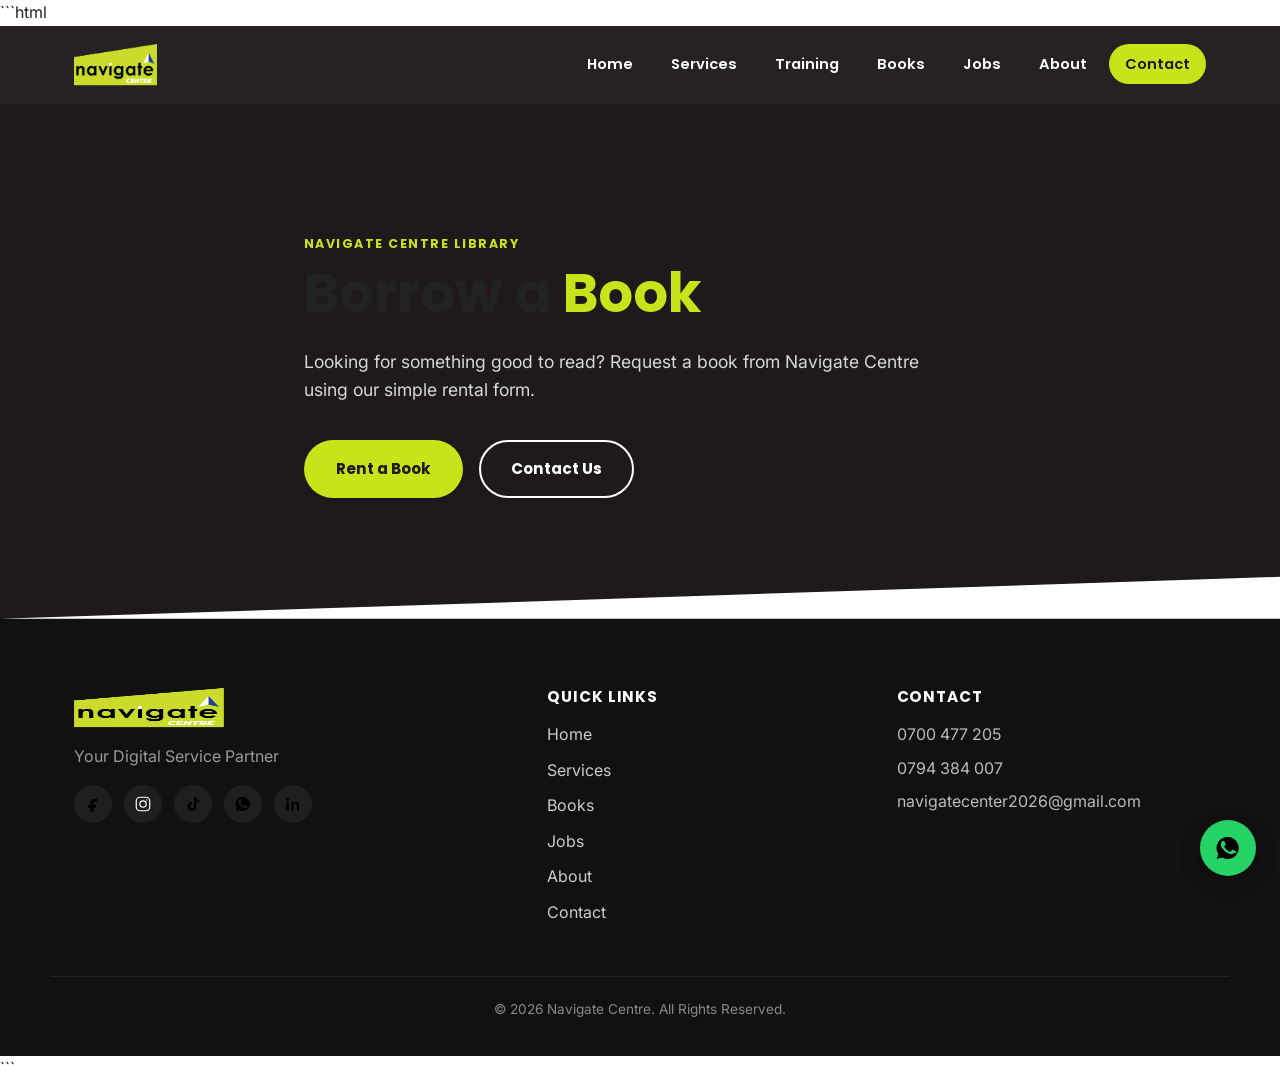
==== commit 9cc07ab1: "Remove 'SIMPLE PROCESS' section from books.html Removed the 'SIMPLE PROCESS' section that described " ====
--- a/books.html
+++ b/books.html
@@ -149,108 +149,8 @@
 
 <!-- SIMPLE PROCESS -->
 
-<section class="section about">
-
-  <div class="container">
-
-    <p class="eyebrow eyebrow-dark center">
-      It's Simple
-    </p>
-
-    <h2 class="center">
-      How It Works
-    </h2>
-
-    <p class="section-sub center">
-      Getting your next book is easy.
-    </p>
-
-
-    <div class="grid"
-         style="grid-template-columns:repeat(3,1fr);margin-top:35px;">
-
-      <div class="card" style="text-align:center;">
-
-        <div class="icon-badge"
-             style="margin:0 auto 18px;font-family:Poppins,sans-serif;font-weight:800;font-size:1.4rem;">
-          1
-        </div>
-
-        <h3>Choose</h3>
-
-        <p style="font-size:.92rem;color:#555;">
-          Choose the book you would like to borrow.
-        </p>
-
-      </div>
-
-
-      <div class="card" style="text-align:center;">
-
-        <div class="icon-badge"
-             style="margin:0 auto 18px;font-family:Poppins,sans-serif;font-weight:800;font-size:1.4rem;">
-          2
-        </div>
-
-        <h3>Fill the Form</h3>
-
-        <p style="font-size:.92rem;color:#555;">
-          Submit your details and book request through our form.
-        </p>
-
-      </div>
-
-
-      <div class="card" style="text-align:center;">
-
-        <div class="icon-badge"
-             style="margin:0 auto 18px;font-family:Poppins,sans-serif;font-weight:800;font-size:1.4rem;">
-          3
-        </div>
-
-        <h3>Collect &amp; Read</h3>
-
-        <p style="font-size:.92rem;color:#555;">
-          We'll guide you on collecting your book and getting started.
-        </p>
-
-      </div>
-
-    </div>
-
-  </div>
-
-</section>
-
-
 <!-- FINAL CTA -->
 
-<section class="section jobs">
-
-  <div class="container center">
-
-    <p class="eyebrow eyebrow-dark">
-      Ready to Read?
-    </p>
-
-    <h2>
-      Find Your Next Book
-    </h2>
-
-    <p class="section-sub">
-      Submit your request and let us help you get your next read.
-    </p>
-
-    <a href="YOUR-FORM-LINK-HERE"
-       target="_blank"
-       rel="noopener"
-       class="btn btn-jobs">
-      Start Renting
-    </a>
-
-  </div>
-
-</section>
 
 </main>
 
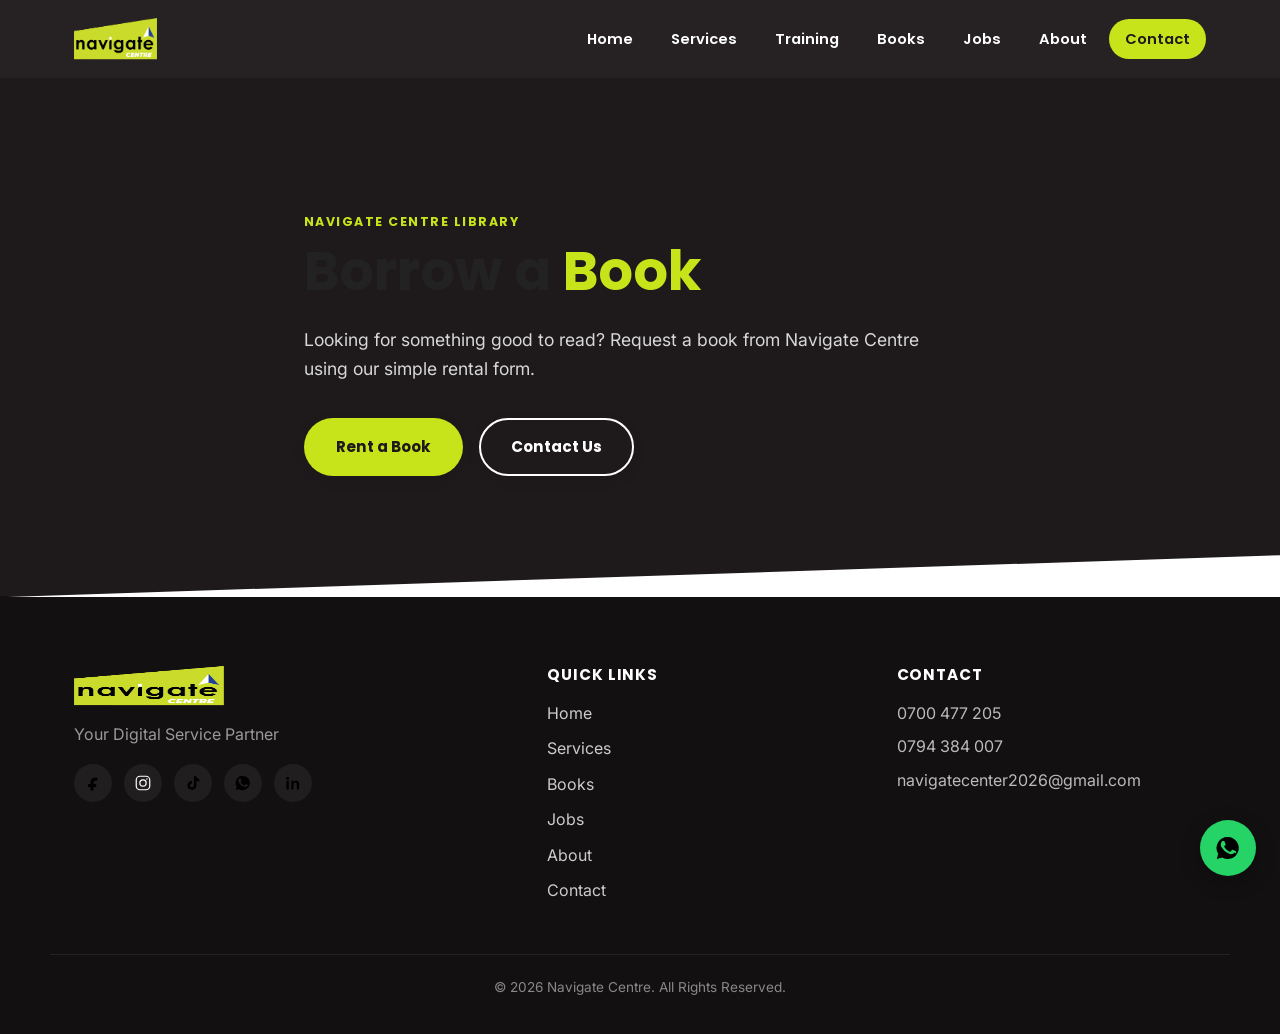
==== commit 4c84a351: "Remove code block formatting from books.html Removed markdown code block formatting from HTML file." ====
--- a/books.html
+++ b/books.html
@@ -1,4 +1,3 @@
-```html
 <!DOCTYPE html>
 <html lang="en">
 <head>
@@ -300,4 +299,3 @@
 
 </body>
 </html>
-```
